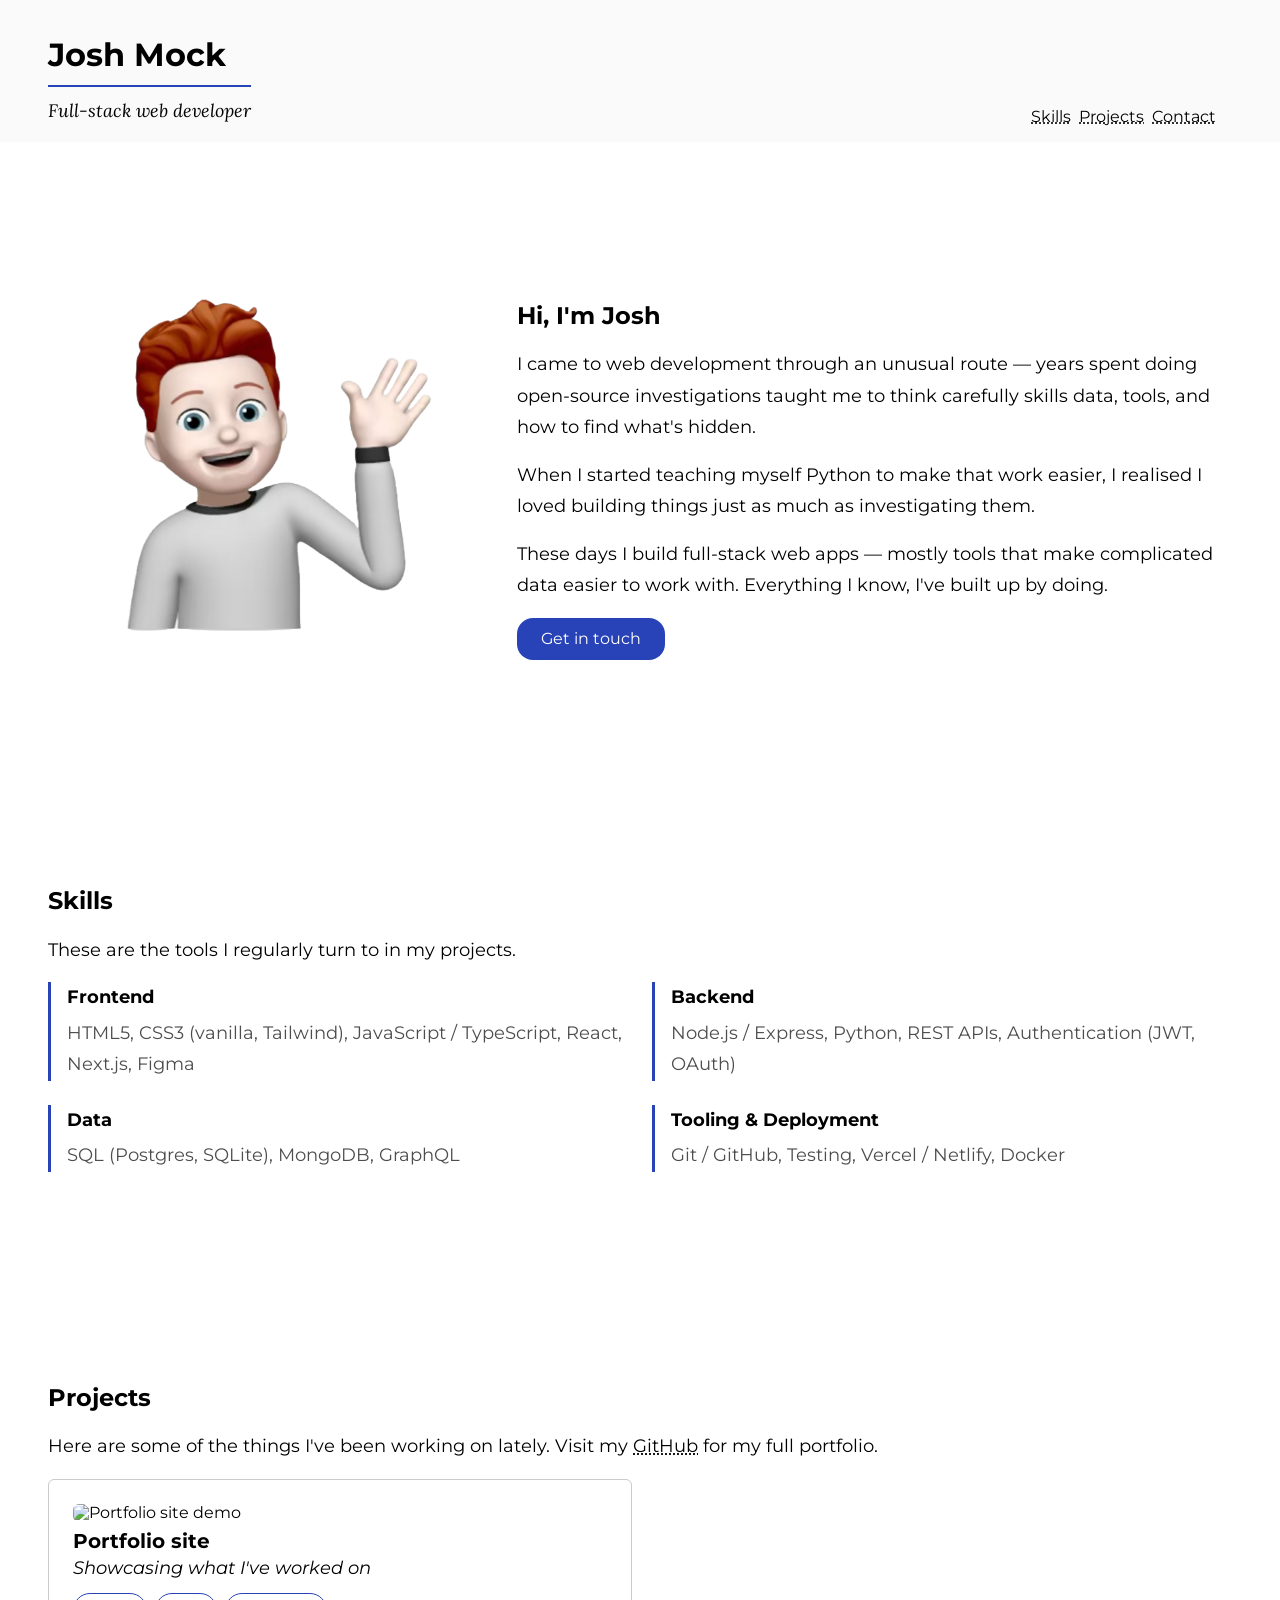
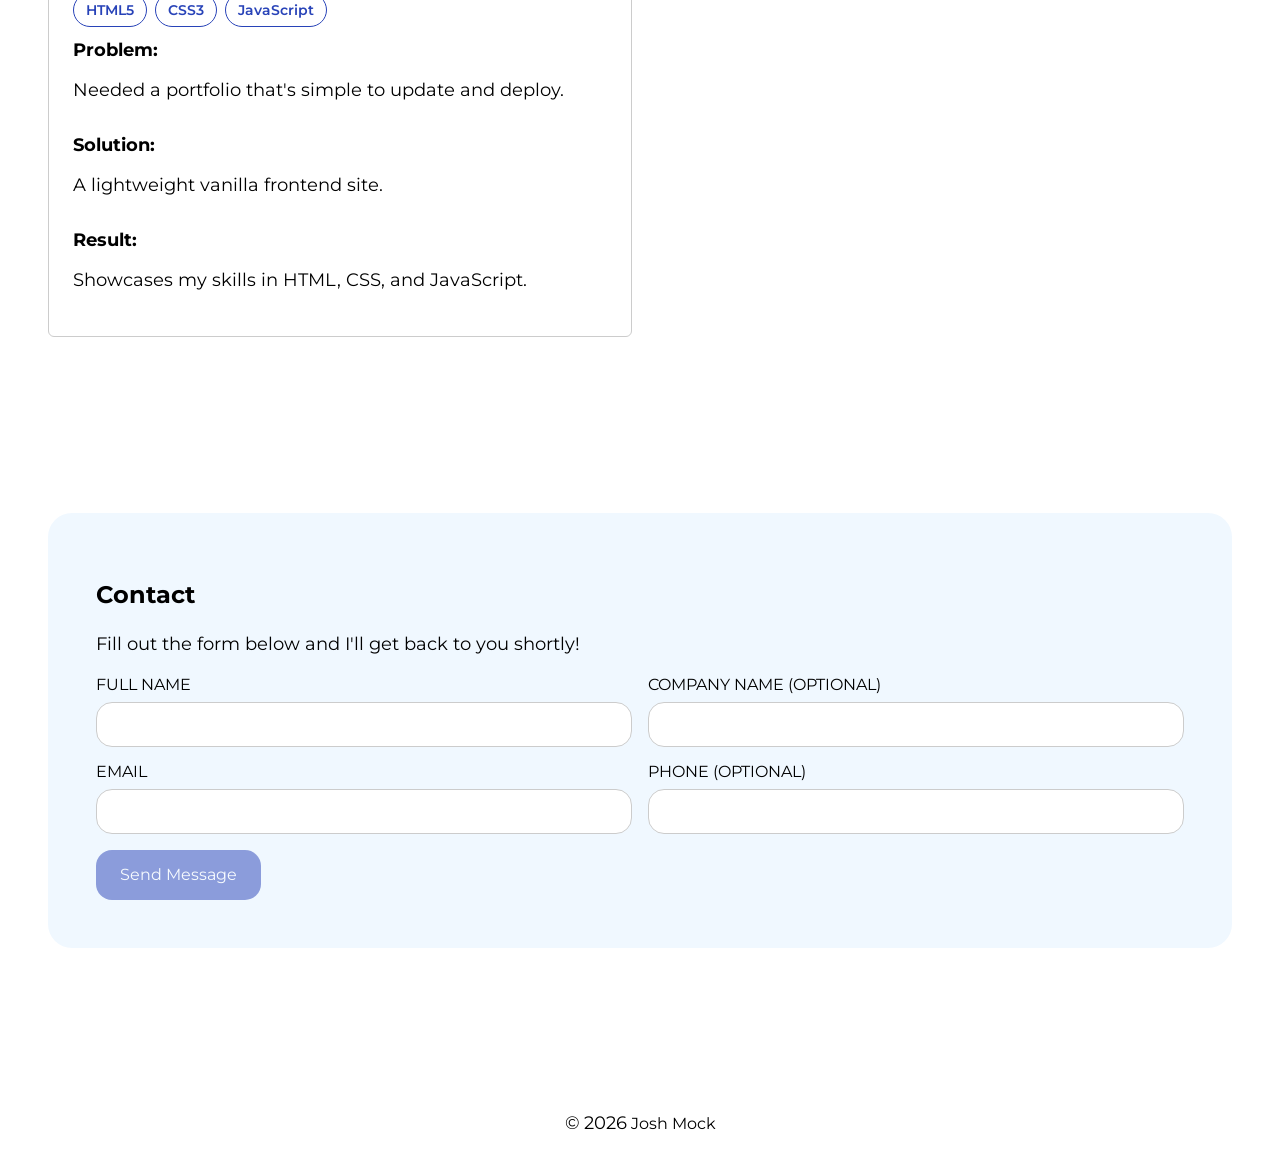
==== src/index.html @ f5ee9c41 "chore: initial commit" ====
<!doctype html>
<html lang="en">
  <head>
    <meta charset="UTF-8" />
    <meta name="viewport" content="width=device-width, initial-scale=1.0" />
    <title>Josh Mock</title>

    <!-- Favicon -->
    <link
      rel="apple-touch-icon"
      sizes="180x180"
      href="assets/favicon/apple-touch-icon.png"
    />
    <link
      rel="icon"
      type="image/png"
      sizes="32x32"
      href="assets/favicon/favicon-32x32.png"
    />
    <link
      rel="icon"
      type="image/png"
      sizes="16x16"
      href="assets/favicon/favicon-16x16.png"
    />
    <link rel="manifest" href="assets/favicon/site.webmanifest" />

    <!-- Scripts -->
    <script src="script.js" defer></script>

    <!-- CSS Reset -->
    <link
      rel="stylesheet"
      href="https://cdnjs.cloudflare.com/ajax/libs/modern-normalize/3.0.1/modern-normalize.min.css"
      integrity="sha512-q6WgHqiHlKyOqslT/lgBgodhd03Wp4BEqKeW6nNtlOY4quzyG3VoQKFrieaCeSnuVseNKRGpGeDU3qPmabCANg=="
      crossorigin="anonymous"
      referrerpolicy="no-referrer"
    />

    <!-- Font Awesome -->
    <link
      rel="stylesheet"
      href="https://cdnjs.cloudflare.com/ajax/libs/font-awesome/7.0.1/css/fontawesome.min.css"
      integrity="sha512-M5Kq4YVQrjg5c2wsZSn27Dkfm/2ALfxmun0vUE3mPiJyK53hQBHYCVAtvMYEC7ZXmYLg8DVG4tF8gD27WmDbsg=="
      crossorigin="anonymous"
      referrerpolicy="no-referrer"
    />
    <link
      rel="stylesheet"
      href="https://cdnjs.cloudflare.com/ajax/libs/font-awesome/7.0.1/css/brands.min.css"
      integrity="sha512-WxpJXPm/Is1a/dzEdhdaoajpgizHQimaLGL/QqUIAjIihlQqlPQb1V9vkGs9+VzXD7rgI6O+UsSKl4u5K36Ydw=="
      crossorigin="anonymous"
      referrerpolicy="no-referrer"
    />
    <link
      rel="stylesheet"
      href="https://cdnjs.cloudflare.com/ajax/libs/font-awesome/7.0.1/css/solid.min.css"
      integrity="sha512-EHa6vH03/Ty92WahM0/tet1Qicl76zihDCkBnFhN3kFGQkC+mc86d7V+6y2ypiLbk3h0beZAGdUpzfMcb06cMg=="
      crossorigin="anonymous"
      referrerpolicy="no-referrer"
    />

    <!-- Google Fonts -->
    <link rel="preconnect" href="https://fonts.googleapis.com" />
    <link rel="preconnect" href="https://fonts.gstatic.com" crossorigin />
    <link
      href="https://fonts.googleapis.com/css2?family=Lora:ital,wght@0,400..700;1,400..700&family=Montserrat:ital,wght@0,100..900;1,100..900&display=swap"
      rel="stylesheet"
    />

    <!-- Custom Styles -->
    <link rel="stylesheet" href="styles.css" />
  </head>

  <body>
    <a class="skip-link" href="/#main-content">Skip to main content</a>
    <!-- ================= HEADER ================= -->
    <header class="header">
      <div class="header__inner container">
        <div class="header__title-wrapper">
          <h1 class="header__title">Josh Mock</h1>
          <hr class="header__divider" />
          <span class="header__subtitle"> Full-stack web developer </span>
        </div>

        <!-- Desktop Nav -->
        <nav class="header__nav">
          <a href="/#skills">Skills</a>
          <a href="/#projects">Projects</a>
          <a href="/#contact">Contact</a>
          <a
            href="https://www.github.com/josh-mock"
            aria-label="View Josh Mock's GitHub"
          >
            <i aria-hidden="true" class="fa-brands fa-github"></i>
          </a>
          <button
            class="header__theme-toggle"
            id="themeToggle"
            aria-label="Toggle dark mode"
          >
            <i aria-hidden="true" class="fa-solid fa-moon"></i>
          </button>
        </nav>

        <!-- Mobile Menu Toggle -->
        <button
          class="header__menu-toggle"
          id="menuBtn"
          aria-expanded="false"
          aria-controls="mobileNav"
        >
          <span>Menu</span>
          <i aria-hidden="true" class="fa-solid fa-bars"></i>
        </button>

        <!-- Mobile Nav -->
        <nav class="header__mobile-nav" id="mobileNav">
          <a href="/#skills">Skills</a>
          <a href="/#projects">Projects</a>
          <a href="/#contact">Contact</a>
          <a
            href="https://www.github.com/josh-mock"
            aria-label="View Josh Mock's GitHub"
          >
            <i aria-hidden="true" class="fa-brands fa-github"></i>
          </a>
          <button
            class="header__theme-toggle"
            id="themeToggleMobile"
            aria-label="Toggle dark mode"
          >
            <i aria-hidden="true" class="fa-solid fa-moon"></i>
          </button>
        </nav>
      </div>
    </header>

    <!-- ================= MAIN ================= -->
    <main id="main-content">
      <!-- ===== HERO ===== -->
      <section class="section container" id="hero">
        <div class="hero__wrapper">
          <img
            src="assets/avatar.png"
            alt="Portrait of Josh Mock"
            class="hero__img"
          />

          <div class="hero__content">
            <h2 class="hero__heading">Hi, I'm Josh</h2>

            <p class="hero__paragraph">
              I came to web development through an unusual route — years spent
              doing open-source investigations taught me to think carefully
              skills data, tools, and how to find what's hidden.
            </p>

            <p class="hero__paragraph">
              When I started teaching myself Python to make that work easier, I
              realised I loved building things just as much as investigating
              them.
            </p>

            <p class="hero__paragraph">
              These days I build full-stack web apps — mostly tools that make
              complicated data easier to work with. Everything I know, I've
              built up by doing.
            </p>

            <a class="hero__cta" href="/#contact"> Get in touch </a>
          </div>
        </div>
      </section>

      <!-- ===== SKILLS ===== -->
      <section class="section section--skills container" id="skills">
        <h2>Skills</h2>

        <p>These are the tools I regularly turn to in my projects.</p>

        <dl class="skills__tech-list">
          <div class="skills__tech-group">
            <dt>Frontend</dt>
            <dd>
              HTML5, CSS3 (vanilla, Tailwind), JavaScript / TypeScript, React,
              Next.js, Figma
            </dd>
          </div>

          <div class="skills__tech-group">
            <dt>Backend</dt>
            <dd>
              Node.js / Express, Python, REST APIs, Authentication (JWT, OAuth)
            </dd>
          </div>

          <div class="skills__tech-group">
            <dt>Data</dt>
            <dd>SQL (Postgres, SQLite), MongoDB, GraphQL</dd>
          </div>

          <div class="skills__tech-group">
            <dt>Tooling & Deployment</dt>
            <dd>Git / GitHub, Testing, Vercel / Netlify, Docker</dd>
          </div>
        </dl>
      </section>

      <!-- ===== PROJECTS ===== -->
      <section class="section container" id="projects">
        <h2>Projects</h2>

        <p>
          Here are some of the things I've been working on lately. Visit my
          <a href="https://www.github.com/josh-mock">GitHub</a> for my full
          portfolio.
        </p>

        <div class="projects__grid">
          <div class="project">
            <img
              class="project__img"
              src="/assets/hero.png"
              alt="Portfolio site demo"
            />

            <h3 class="project__title">
              Portfolio site
              <a href="" aria-label="View on GitHub">
                <i aria-hidden="true" class="fa-brands fa-github"></i>
              </a>
            </h3>

            <p class="project__tagline">Showcasing what I've worked on</p>

            <ul class="project__techstack">
              <li class="project__tech-pill">HTML5</li>
              <li class="project__tech-pill">CSS3</li>
              <li class="project__tech-pill">JavaScript</li>
            </ul>

            <dl class="project__details">
              <dt class="project__question">Problem:</dt>
              <dd class="project__answer">
                Needed a portfolio that's simple to update and deploy.
              </dd>

              <dt class="project__question">Solution:</dt>
              <dd class="project__answer">
                A lightweight vanilla frontend site.
              </dd>

              <dt class="project__question">Result:</dt>
              <dd class="project__answer">
                Showcases my skills in HTML, CSS, and JavaScript.
              </dd>
            </dl>
          </div>
        </div>
      </section>

      <!-- ===== CONTACT ===== -->
      <section class="section container" id="contact">
        <div class="form__wrapper">
          <h2>Contact</h2>

          <p>Fill out the form below and I'll get back to you shortly!</p>

          <form
            class="form"
            data-netlify="true"
            name="contact"
            method="POST"
            netlify-honeypot="bot-field"
            action="/thank-you"
          >
            <input type="hidden" name="form-name" value="contact" />

            <p hidden>
              <label>Don't fill this out: <input name="bot-field" /></label>
            </p>

            <div class="form__group">
              <label class="form__label" for="name"> Full Name </label>
              <input
                class="form__input"
                type="text"
                id="name"
                name="name"
                required
              />
            </div>

            <div class="form__group">
              <label class="form__label" for="company">
                Company Name (optional)
              </label>
              <input
                class="form__input"
                type="text"
                id="company"
                name="company"
              />
            </div>

            <div class="form__group">
              <label class="form__label" for="email"> Email </label>
              <input
                class="form__input"
                type="email"
                id="email"
                name="email"
                required
              />
            </div>

            <div class="form__group">
              <label class="form__label" for="phone"> Phone (optional) </label>
              <input class="form__input" type="tel" id="phone" name="phone" />
            </div>

            <button class="form__button" type="submit">Send Message</button>
          </form>
        </div>
      </section>
    </main>

    <!-- ================= FOOTER ================= -->
    <footer class="footer section">
      <span>&#169;</span>
      <span id="copyright-year"></span>
      Josh Mock
    </footer>
  </body>
</html>
---- src/styles.css ----
/* ================= VARIABLES ================= */
:root {
  --color-primary: hsl(229, 64%, 44%);
  --color-surface: hsl(0, 0%, 100%);
  --color-header-background: hsl(0, 0%, 98%);
  --color-text-muted: hsl(0, 0%, 30%);
  --color-surface-tinted: hsl(208, 100%, 97%);
  --color-border: hsl(0, 0%, 80%);
  --color-text: hsl(0, 0%, 0%);
  --color-button-text: hsl(0, 0%, 100%);
}

/* ================= DARK MODE ================= */
[data-theme="dark"] {
  --color-primary: hsl(229, 72%, 65%);
  --color-surface: hsl(0, 0%, 10%);
  --color-header-background: hsl(0, 0%, 12%);
  --color-text-muted: hsl(0, 0%, 65%);
  --color-surface-tinted: hsl(220, 20%, 16%);
  --color-border: hsl(0, 0%, 25%);
  --color-text: hsl(0, 0%, 90%);
  --color-background: hsl(0, 0%, 0%);
  --color-button-text: hsl(0, 0%, 90%);
}

/* ================= GLOBAL ================= */
body {
  font-family: "Montserrat", sans-serif;
  margin: 0;
  padding: 0;
  color: var(--color-text);
  background-color: var(--color-surface);
}

p,
li,
span,
dt,
dd {
  font-size: 1.125rem;
  line-height: 1.75;
  margin: 0;
}

h3 {
  font-size: 1.25rem;
  margin: 0;
}

a {
  text-decoration: underline dotted;
  color: inherit;
}

a:hover {
  text-decoration: underline;
  color: var(--color-primary);
}

a:focus-visible {
  color: var(--color-primary);
  text-decoration: underline;
}

.container {
  width: 100%;
  margin-left: auto;
  margin-right: auto;
  padding-left: 0.5rem;
  padding-right: 0.5rem;
}

@media (min-width: 475px) {
  .container {
    max-width: 475px;
  }
}
@media (min-width: 640px) {
  .container {
    max-width: 640px;
  }
}
@media (min-width: 768px) {
  .container {
    max-width: 768px;
  }
}
@media (min-width: 1024px) {
  .container {
    max-width: 1024px;
  }
}
@media (min-width: 1280px) {
  .container {
    max-width: 1280px;
  }
}
@media (min-width: 1536px) {
  .container {
    max-width: 1536px;
  }
}

.section {
  margin-top: 2.5rem;
  padding: 3rem;
  scroll-margin-top: 6rem;
}

@media (min-width: 1024px) {
  .section {
    margin-top: 5rem;
  }
}

/* ================= ACCESSIBILITY ================= */

.skip-link {
  position: absolute;
  left: -9999px;
  top: 0;
  background: var(--color-primary);
  color: var(--color-button-text);
  padding: 0.5rem 1rem;
  border-radius: 0.25rem;
  z-index: 100;
}

.skip-link:focus {
  left: 1rem;
  top: 1rem;
}

.header__menu-toggle:focus-visible,
.header__theme-toggle:focus-visible,
.form__button:focus-visible,
.hero__cta:focus-visible {
  outline: 3px solid var(--color-primary);
  outline-offset: 3px;
}

@media (prefers-reduced-motion: reduce) {
  * {
    animation: none !important;
    transition: none !important;
  }
}

/* ================= HEADER ================= */
.header {
  position: sticky;
  top: 0;
  z-index: 10;
  background-color: var(--color-header-background);
}

.header__inner {
  display: flex;
  justify-content: space-between;
  align-items: flex-end;
  padding: 1rem 3rem;
  flex-wrap: wrap;
}

.header__title {
  margin-bottom: 0.335em;
  font-family: "Montserrat", sans-serif;
}

.header__subtitle {
  font-family: "Lora", serif;
  font-style: italic;
}

.header__divider {
  border: none;
  border-top: 2px solid var(--color-primary);
  margin-top: 0.5rem;
}

.header__menu-toggle {
  background: var(--color-primary);
  color: var(--color-surface);
  display: flex;
  align-items: center;
  gap: 0.4rem;
  padding: 0.5rem 0.75rem;
  border-radius: 0.25rem;
  border: none;
  cursor: pointer;
}

@media (min-width: 475px) {
  .header__menu-toggle {
    display: none;
  }
}

.header__nav {
  display: none;
}

@media (min-width: 475px) {
  .header__nav {
    display: flex;
    gap: 0.5rem;
    margin-top: 0.5rem;
  }
}

@media (min-width: 640px) {
  .header__nav {
    margin-top: 0;
  }
}

.header__mobile-nav {
  display: none;
}

.header__mobile-nav--active {
  display: flex;
  flex-direction: column;
  align-items: flex-end;
  width: 100%;
  gap: 0.5rem;
  padding-top: 0.5rem;
}

.header__theme-toggle {
  background: none;
  border: none;
  cursor: pointer;
  color: inherit;
  padding: 0;
}

.header__theme-toggle:hover {
  color: var(--color-primary);
}

/* ================= HERO ================= */
.hero__wrapper {
  display: flex;
  flex-direction: column;
  gap: 2rem;
}

@media (min-width: 768px) {
  .hero__wrapper {
    flex-direction: row;
    align-items: center;
    gap: 3rem;
  }
}

.hero__img {
  display: block;
  width: 200px;
  aspect-ratio: 1 / 1;
  border-radius: 1rem;
  flex: 1;
  max-width: 50%;
}

@media (min-width: 768px) {
  .hero__img {
    margin: 0;
    flex-shrink: 0;
  }
}

.hero__content {
  max-width: 65ch;
}

.hero__heading {
  margin-top: 0;
}

.hero__paragraph:not(:nth-of-type(1)) {
  margin-top: 1rem;
}

.hero__cta {
  display: inline-block;
  margin-top: 1rem;
  padding: 0.75rem 1.5rem;
  background-color: var(--color-primary);
  color: var(--color-button-text);
  border-radius: 1rem;
  text-decoration: none;
}

.hero__cta:hover {
  opacity: 0.9;
}

/* ================= skills ================= */
.skills__tech-list {
  display: grid;
  grid-template-columns: 1fr;
  gap: 1.5rem;
  margin-top: 1rem;
  padding: 0;
}

@media (min-width: 1024px) {
  .skills__tech-list {
    grid-template-columns: 1fr 1fr;
  }
}

.skills__tech-group {
  border-left: 0.1875rem solid var(--color-primary);
  padding-left: 1rem;
}

.skills__tech-group dt {
  font-weight: 700;
  margin-bottom: 0.25rem;
}

.skills__tech-group dd {
  margin: 0;
  color: var(--color-text-muted);
}

/* ================= PROJECTS ================= */
.projects__grid {
  display: grid;
  gap: 1rem;
  margin-top: 1rem;
}

@media (min-width: 1024px) {
  .projects__grid {
    grid-template-columns: 1fr 1fr;
  }
}

.project {
  border: 1px solid var(--color-border);
  border-radius: 0.375rem;
  padding: 1.5rem;
}

.project__img {
  width: 100%;
  aspect-ratio: 16 / 9;
  object-fit: cover;
  border-radius: 0.375rem;
}

.project__tagline {
  font-style: italic;
}

.project__title {
  margin-top: 0.5rem;
}

.project__techstack {
  display: flex;
  gap: 0.5rem;
  list-style: none;
  padding-left: 0;
  margin: 0.5rem 0;
}

.project__tech-pill {
  padding: 0.25rem 0.75rem;
  border-radius: 999px;
  font-size: 0.875rem;
  border: 1px solid var(--color-primary);
  color: var(--color-primary);
  background-color: transparent;
  font-weight: 600;
}

.project__details {
  display: flex;
  flex-direction: column;
  gap: 0.5rem;
  margin-top: 0.5rem;
}

.project__question:not(:nth-of-type(1)) {
  margin-top: 1rem;
}

.project__question {
  font-weight: bold;
}

/* ================= CONTACT ================= */
.form__wrapper {
  padding: 3rem;
  border-radius: 1.5rem;
  background-color: var(--color-surface-tinted);
}

.form {
  display: grid;
  gap: 1rem;
  margin-top: 1rem;
}

@media (min-width: 768px) {
  .form {
    grid-template-columns: 1fr 1fr;
  }
}

.form__group {
  display: grid;
  gap: 0.5rem;
}

.form__label {
  text-transform: uppercase;
  font-size: 1rem;
}

.form__input {
  width: 100%;
  border-radius: 1rem;
  padding: 0.75rem 1rem;
  border: 1px solid var(--color-border);
  min-height: 44px;
}

.form__input:focus {
  border-color: var(--color-primary);
}

:focus-visible {
  outline: 3px solid var(--color-primary);
  outline-offset: 3px;
}

.form__button {
  justify-self: start;
  cursor: pointer;
  padding: 1rem 1.5rem;
  border: 0;
  border-radius: 1rem;
  background-color: var(--color-primary);
  color: var(--color-button-text);
}

.form__button:disabled {
  opacity: 0.5;
  cursor: not-allowed;
}

/* ================= FOOTER ================= */
.footer {
  text-align: center;
  padding: 2rem 0;
}

/* ================= THANK YOU ================= */
.thank-you__title {
  text-align: center;
}

.thank-you__copy {
  display: block;
  margin-top: 1rem;
  text-align: center;
  font-size: 1.2rem;
}
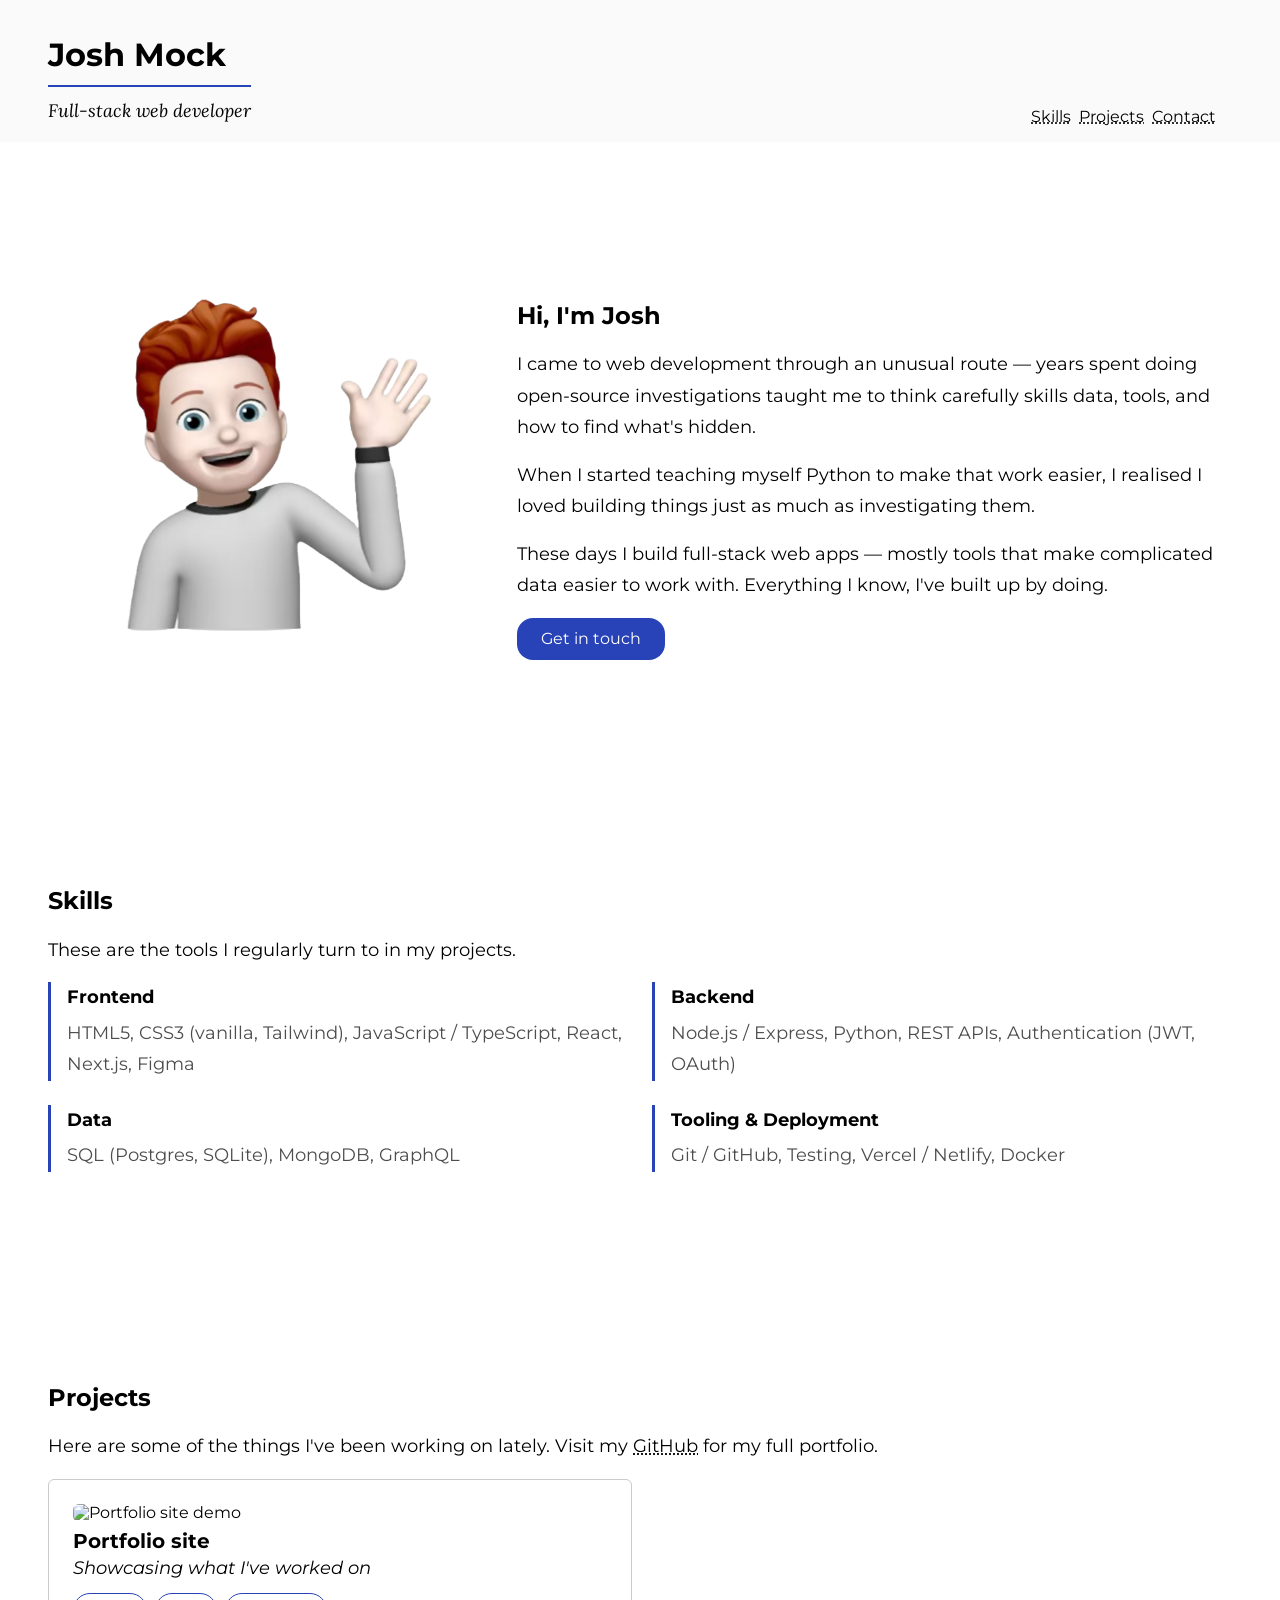
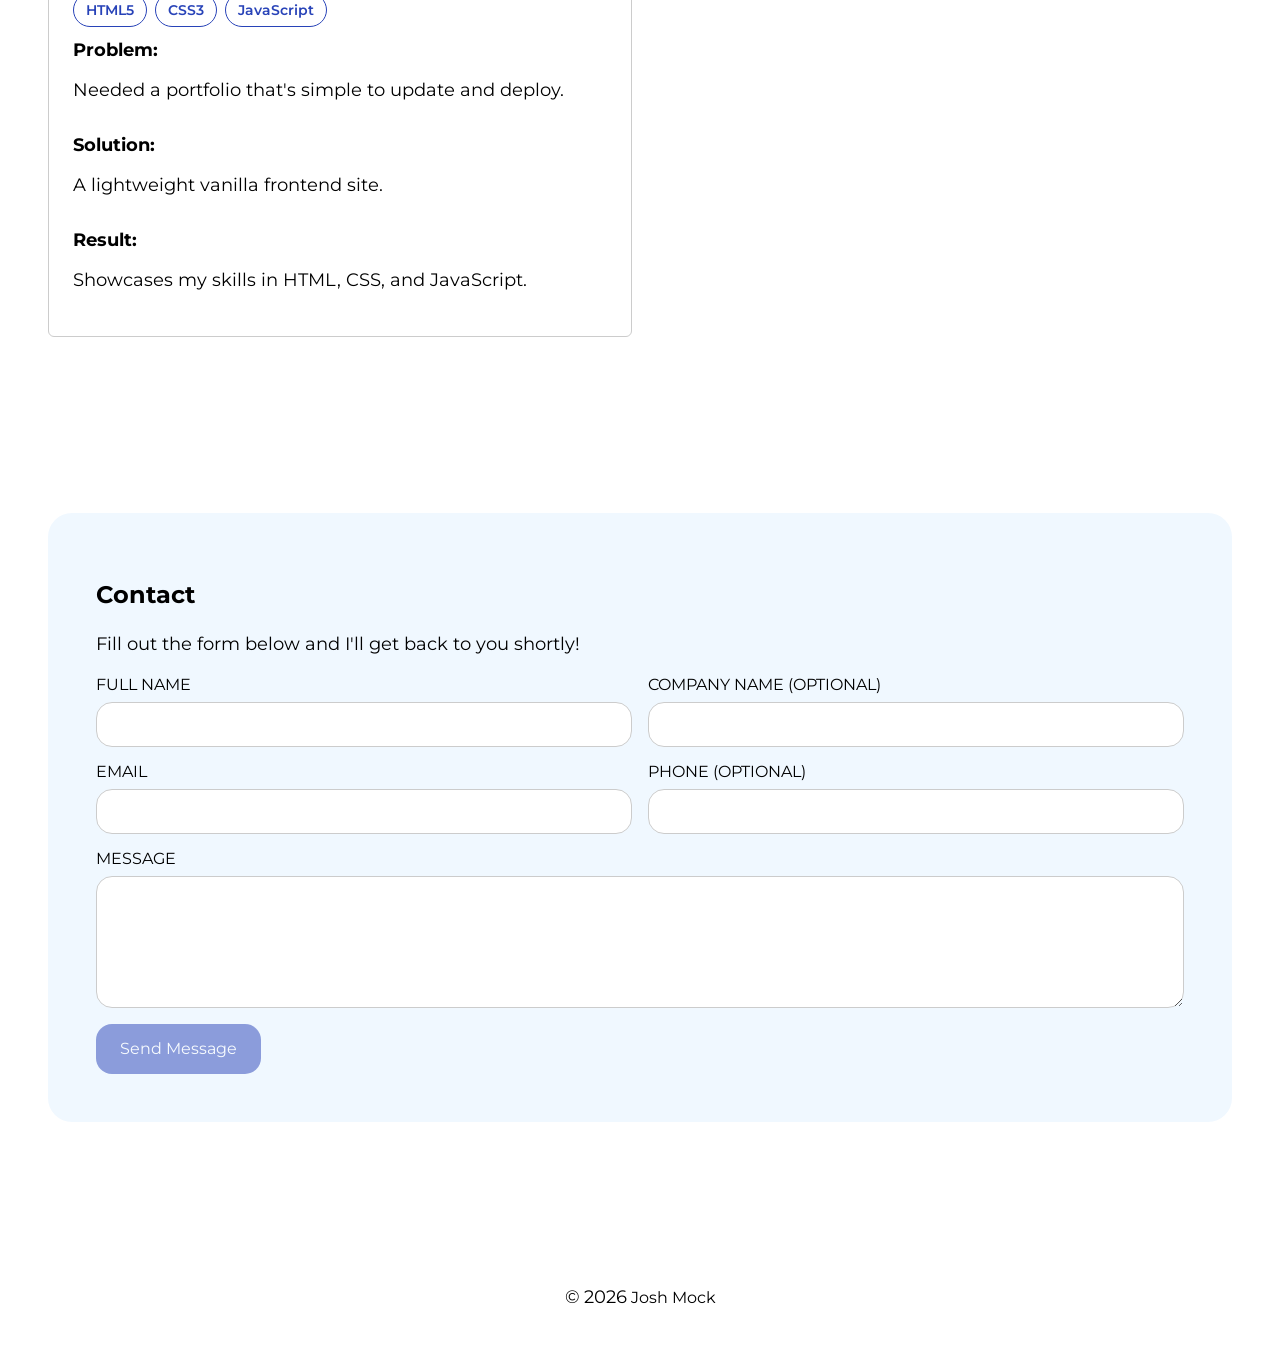
==== commit 984e130d: "fix: add missing message field in form" ====
--- a/src/index.html
+++ b/src/index.html
@@ -282,7 +282,7 @@
             </p>
 
             <div class="form__group">
-              <label class="form__label" for="name"> Full Name </label>
+              <label class="form__label" for="name">Full Name</label>
               <input
                 class="form__input"
                 type="text"
@@ -293,9 +293,9 @@
             </div>
 
             <div class="form__group">
-              <label class="form__label" for="company">
-                Company Name (optional)
-              </label>
+              <label class="form__label" for="company"
+                >Company Name (optional)</label
+              >
               <input
                 class="form__input"
                 type="text"
@@ -305,7 +305,7 @@
             </div>
 
             <div class="form__group">
-              <label class="form__label" for="email"> Email </label>
+              <label class="form__label" for="email">Email</label>
               <input
                 class="form__input"
                 type="email"
@@ -316,8 +316,17 @@
             </div>
 
             <div class="form__group">
-              <label class="form__label" for="phone"> Phone (optional) </label>
+              <label class="form__label" for="phone">Phone (optional)</label>
               <input class="form__input" type="tel" id="phone" name="phone" />
+            </div>
+
+            <div class="form__group form__group--message">
+              <label class="form__label" for="message">Message</label>
+              <textarea
+                class="form__input form__input--message"
+                name="message"
+                id="message"
+              ></textarea>
             </div>
 
             <button class="form__button" type="submit">Send Message</button>
--- a/src/styles.css
+++ b/src/styles.css
@@ -417,6 +417,10 @@
   gap: 0.5rem;
 }
 
+.form__group--message {
+  grid-column: 1/-1;
+}
+
 .form__label {
   text-transform: uppercase;
   font-size: 1rem;
@@ -428,6 +432,10 @@
   padding: 0.75rem 1rem;
   border: 1px solid var(--color-border);
   min-height: 44px;
+}
+
+.form__input--message {
+  min-height: 132px;
 }
 
 .form__input:focus {
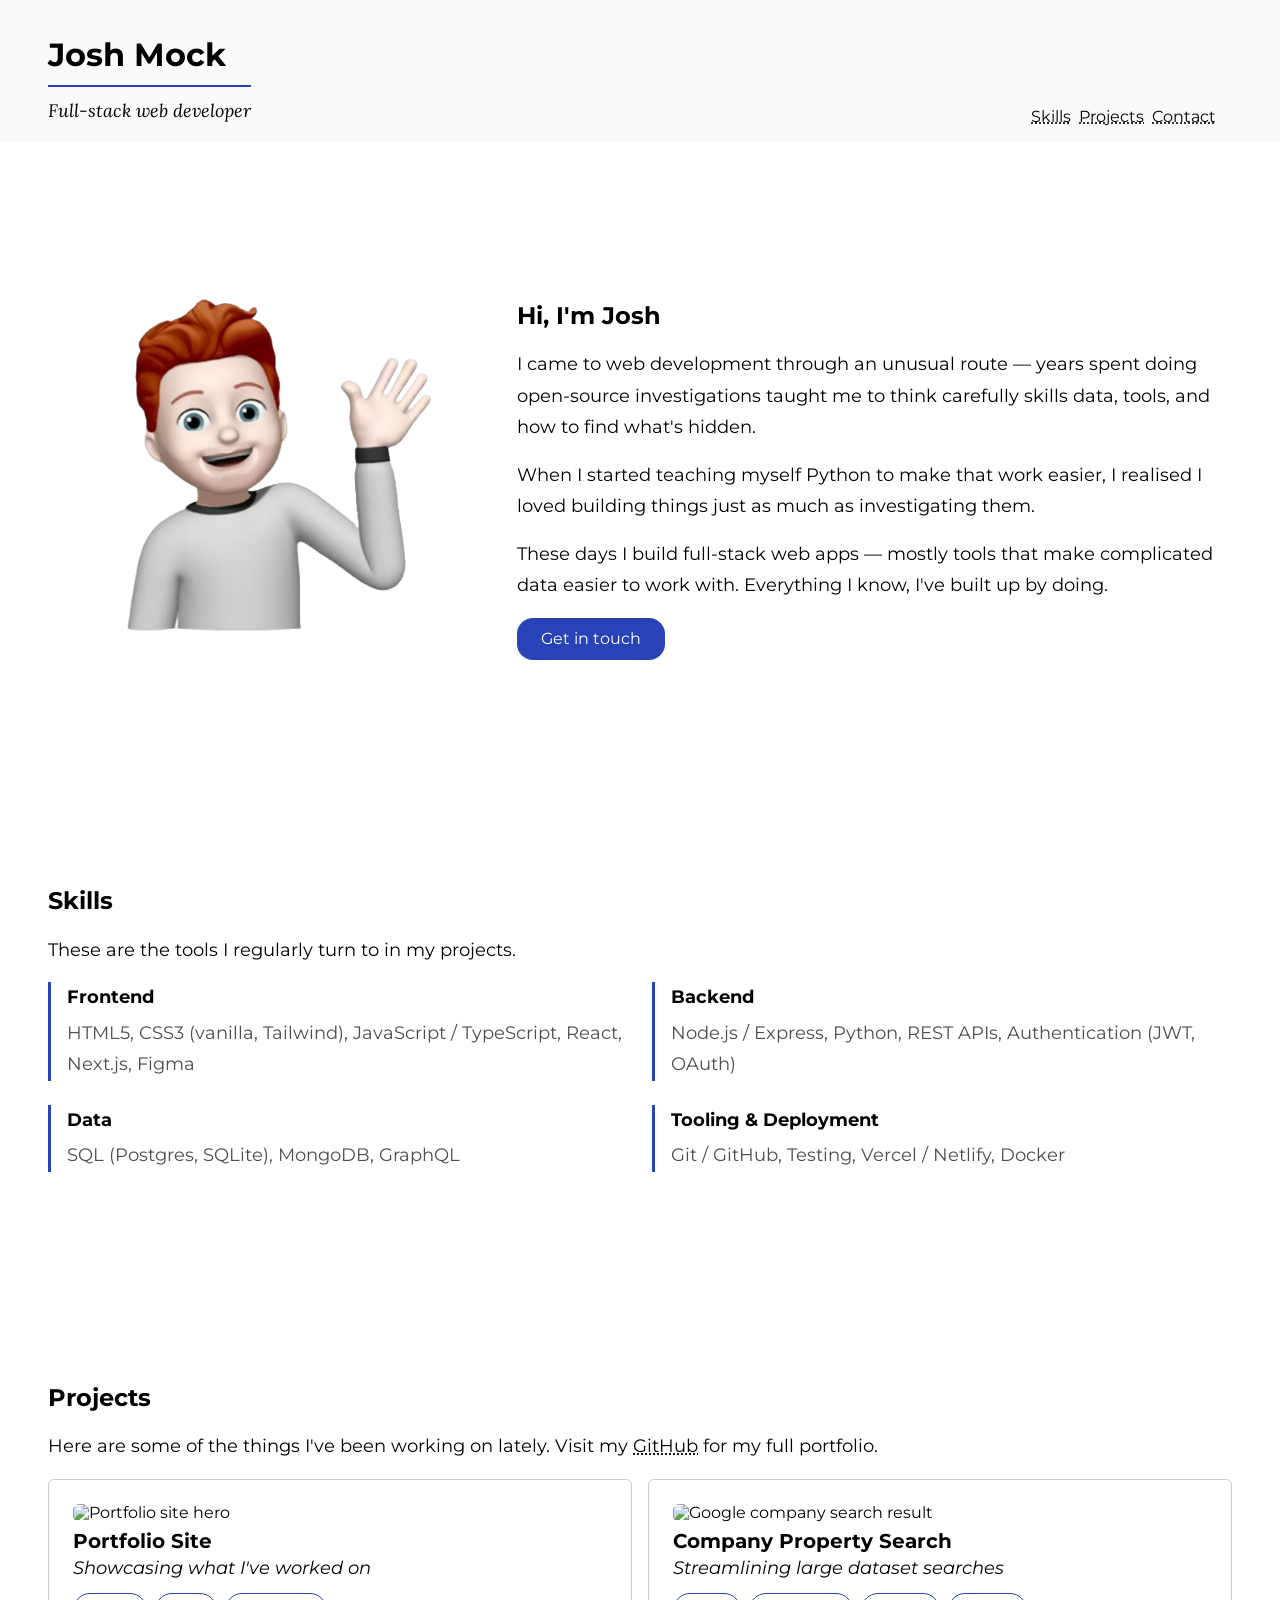
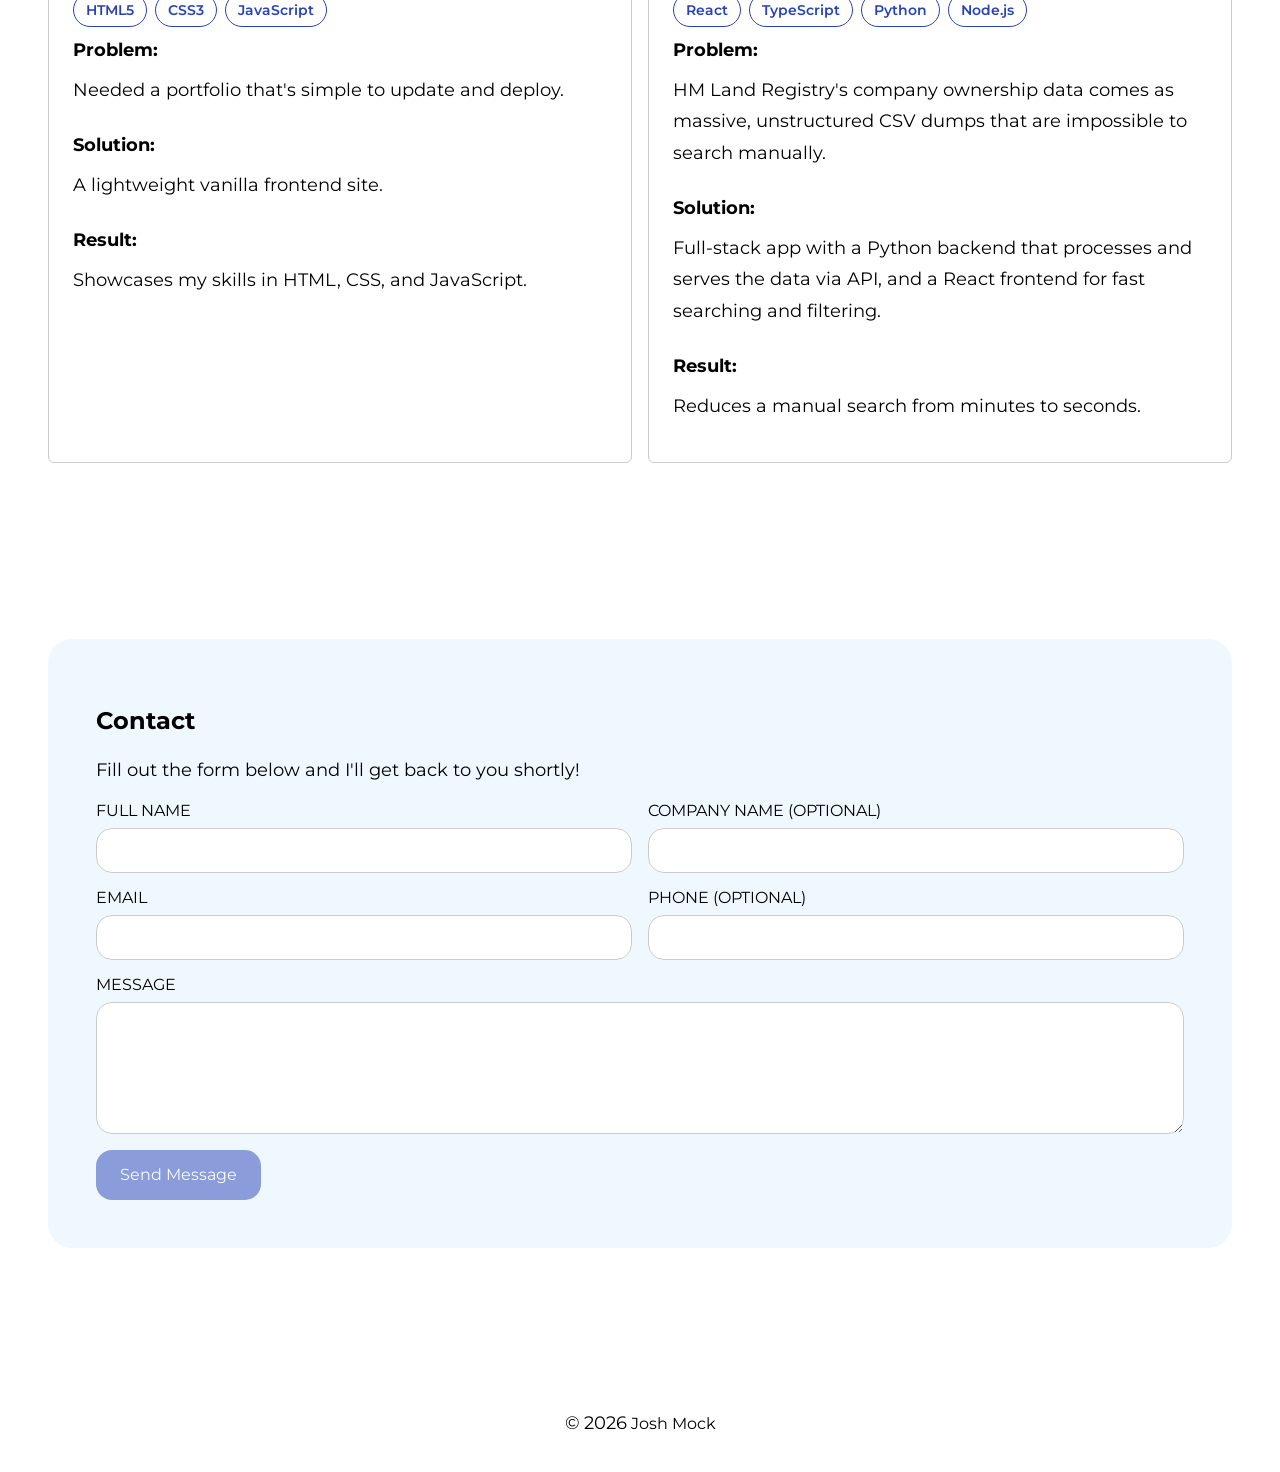
==== commit b91bc381: "feat: add a project" ====
--- a/src/index.html
+++ b/src/index.html
@@ -4,6 +4,7 @@
     <meta charset="UTF-8" />
     <meta name="viewport" content="width=device-width, initial-scale=1.0" />
     <title>Josh Mock</title>
+    <link rel="canonical" href="https://josh-mock.com" />
 
     <!-- Favicon -->
     <link
@@ -91,6 +92,8 @@
           <a
             href="https://www.github.com/josh-mock"
             aria-label="View Josh Mock's GitHub"
+            target="_blank"
+            rel="noopener noreferrer"
           >
             <i aria-hidden="true" class="fa-brands fa-github"></i>
           </a>
@@ -122,6 +125,8 @@
           <a
             href="https://www.github.com/josh-mock"
             aria-label="View Josh Mock's GitHub"
+            target="_blank"
+            rel="noopener noreferrer"
           >
             <i aria-hidden="true" class="fa-brands fa-github"></i>
           </a>
@@ -213,8 +218,13 @@
 
         <p>
           Here are some of the things I've been working on lately. Visit my
-          <a href="https://www.github.com/josh-mock">GitHub</a> for my full
-          portfolio.
+          <a
+            href="https://www.github.com/josh-mock"
+            target="_blank"
+            rel="noopener noreferrer"
+            >GitHub</a
+          >
+          for my full portfolio.
         </p>
 
         <div class="projects__grid">
@@ -222,12 +232,17 @@
             <img
               class="project__img"
               src="/assets/hero.png"
-              alt="Portfolio site demo"
+              alt="Portfolio site hero"
             />
 
             <h3 class="project__title">
-              Portfolio site
-              <a href="" aria-label="View on GitHub">
+              Portfolio Site
+              <a
+                href="https://www.github.com/josh-mock/portfolio"
+                aria-label="View on GitHub"
+                target="_blank"
+                rel="noopener noreferrer"
+              >
                 <i aria-hidden="true" class="fa-brands fa-github"></i>
               </a>
             </h3>
@@ -254,6 +269,55 @@
               <dt class="project__question">Result:</dt>
               <dd class="project__answer">
                 Showcases my skills in HTML, CSS, and JavaScript.
+              </dd>
+            </dl>
+          </div>
+
+          <div class="project">
+            <img
+              class="project__img"
+              src="/assets/company-search-result.png"
+              alt="Google company search result"
+            />
+
+            <h3 class="project__title">
+              Company Property Search
+              <a
+                href="https://www.github.com/josh-mock/company-property-search"
+                aria-label="View on GitHub"
+                target="_blank"
+                rel="noopener noreferrer"
+              >
+                <i aria-hidden="true" class="fa-brands fa-github"></i>
+              </a>
+            </h3>
+
+            <p class="project__tagline">Streamlining large dataset searches</p>
+
+            <ul class="project__techstack">
+              <li class="project__tech-pill">React</li>
+              <li class="project__tech-pill">TypeScript</li>
+              <li class="project__tech-pill">Python</li>
+              <li class="project__tech-pill">Node.js</li>
+            </ul>
+
+            <dl class="project__details">
+              <dt class="project__question">Problem:</dt>
+              <dd class="project__answer">
+                HM Land Registry's company ownership data comes as massive,
+                unstructured CSV dumps that are impossible to search manually.
+              </dd>
+
+              <dt class="project__question">Solution:</dt>
+              <dd class="project__answer">
+                Full-stack app with a Python backend that processes and serves
+                the data via API, and a React frontend for fast searching and
+                filtering.
+              </dd>
+
+              <dt class="project__question">Result:</dt>
+              <dd class="project__answer">
+                Reduces a manual search from minutes to seconds.
               </dd>
             </dl>
           </div>
